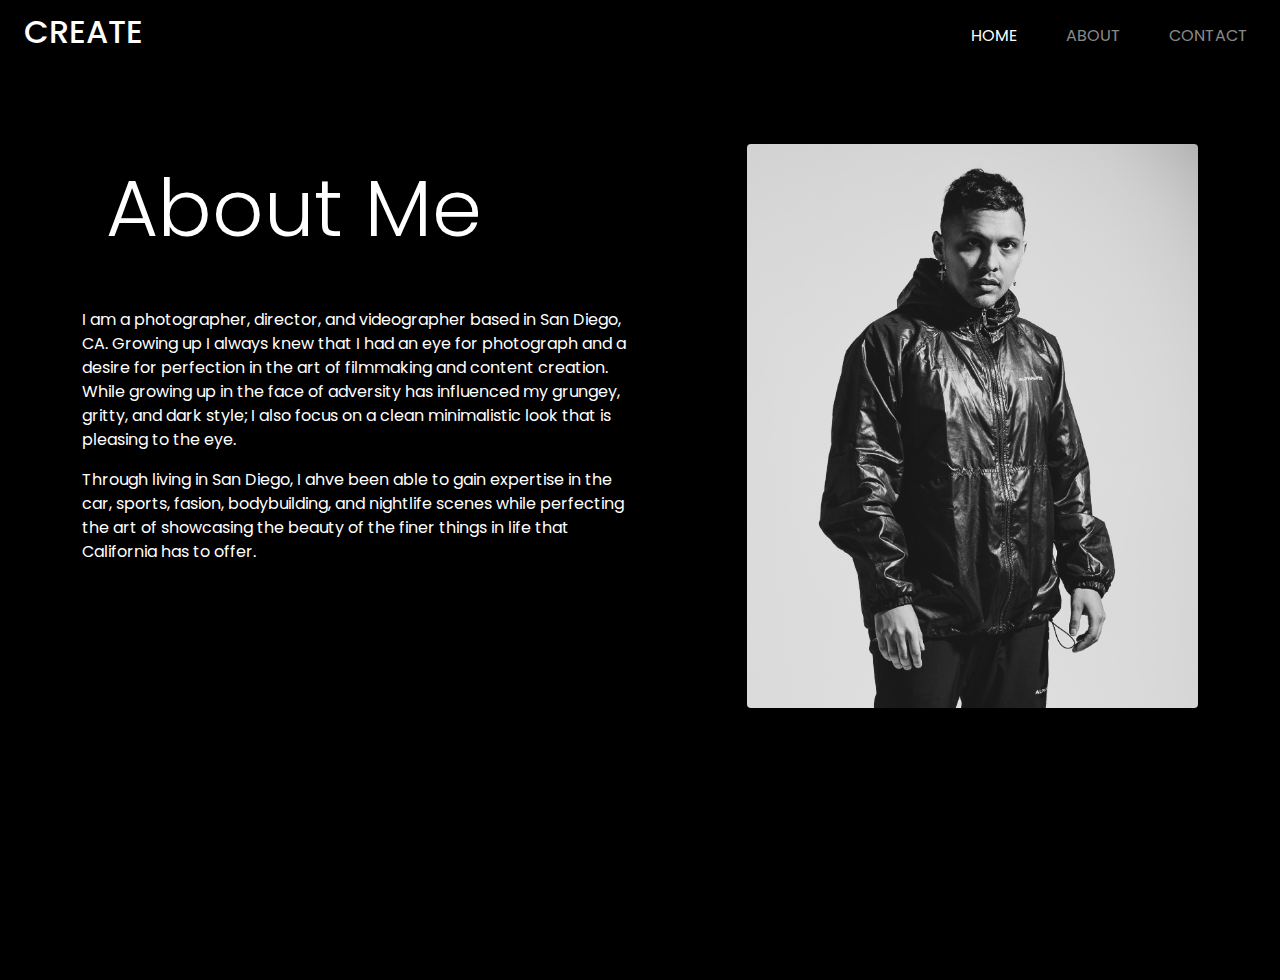
==== public/about.html @ be729a18 "init" ====
<!DOCTYPE html>
<html lang="en">
  <head>
    <meta charset="UTF-8" />
    <meta http-equiv="X-UA-Compatible" content="IE=edge" />
    <meta name="viewport" content="width=device-width, initial-scale=1.0" />
    <link rel="stylesheet" href="js/style.css" />
    <title>Oscar De Garza</title>
  </head>
  <body>
    <section class="about min-vh-100">
      <div class="container-fluid">
        <nav class="navbar navbar-expand-lg navbar-dark">
          <div class="container-fluid navbar-font-size">
            <a class="navbar-brand logo" href="index.html">
                <h2 class="logo">
                    <div class="title-container">
                      <div class="title-word title-word-1">Cr</div>
                      <div class="title-word title-word-2">ea</div>
                      <div class="title-word title-word-3">te</div>
                    </div>
                  </h2>
            </a>
            <button
              class="navbar-toggler"
              type="button"
              data-bs-toggle="collapse"
              data-bs-target="#navbarNav"
              aria-controls="navbarNav"
              aria-expanded="false"
              aria-label="Toggle navigation"
            >
              <span class="navbar-toggler-icon"></span>
            </button>
            <div class="collapse navbar-collapse" id="navbarNav">
              <ul class="navbar-nav ms-md-auto gap-4">
                <li class="nav-item rounded">
                  <a class="nav-link active" aria-current="page" href="#">
                      <i class="bi bi-house-fill me-2"></i>Home
                      </a>
                </li>
                <li class="nav-item rounded">
                  <a class="nav-link" href="#"
                    ><i class="bi bi-people-fill me-2"></i>About</a
                  >
                </li>
                <li class="nav-item rounded">
                  <a class="nav-link" href="#"
                    ><i class="bi bi-telephone-fill me-2"></i>Contact</a
                  >
                </li>
              </ul>
            </div>
          </div>
        </nav>
      </div>

      <div class="container">
        <div class="align-items-center">
          <div class="about-me">
            <div class="row mt-5">
              <div class="col-md-7">
                <div class="mt-4">
                  <div class="display-1 about-title animate__animated animate__fadeInDown">About Me</div>
                </div>
              </div>
              <!-- <div class="col-md-8"></div> -->
              <div class="col-lg-5">
                <div class="mt-4 shadow-lg">
                    <!-- <div class="image-fade"> -->
                      <img
                      src="assets/emi-portrait.jpg"
                      class="animate__animated animate__fadeInRight rounded img-fluid float-right"
                      alt="self portrait"
                      />
                  <!-- </div> -->
                </div>
              </div>
            </div>
            <div class="row">
              <div class="col-lg-6">
                <div class="about-desc">
                  <p class="about-text animate__animated animate__fadeInLeft">
                    I am a photographer, director, and videographer based in San Diego, CA. 
                    Growing up I always knew that I had an eye for photograph and a desire for perfection 
                    in the art of filmmaking and content creation. While growing up in the face of adversity
                    has influenced my grungey, gritty, and dark style; I also focus on a clean minimalistic look
                    that is pleasing to the eye.
                  </p>
                  <p class="about-text animate__animated animate__fadeInLeft">
                    Through living in San Diego, I ahve been able to gain expertise in the car, sports, fasion, 
                    bodybuilding, and nightlife scenes while perfecting the art of showcasing the beauty of the finer things 
                    in life that California has to offer.
                  </p>
                </div>
              </div>
            </div>
          </div>
        </div>
      <!-- <div class="container">
        <div class="about-tool">
          <div class="row mt-5">

            <div class="col-lg-5">
              <div class="mt-4">
                <img
                  src="assets/portrait.jpg"
                  class="rounded img-fluid float-right"
                  alt="self portrait"
                />
              </div>
            </div>

            <div class="col-md-7">
                <div class="mt-4">
                  <div class="display-1 about-title text-right">My Tools</div>
                </div>
              </div>
          </div>
          <div class="row">
            <div class="col-lg-6">
              <div class="about-desc">
                <p class="about-text">
                  Lorem ipsum dolor sit amet, consectetur adipiscing elit, sed
                  do eiusmod tempor incididunt ut labore et dolore magna aliqua.
                  Vulputate enim nulla aliquet porttitor lacus luctus accumsan.
                  Eget nulla facilisi etiam dignissim diam quis. Etiam tempor
                  orci eu lobortis elementum nibh tellus molestie. Arcu vitae
                  elementum curabitur vitae nunc sed velit dignissim. Viverra
                  adipiscing at in tellus integer. In ornare quam viverra orci
                  sagittis eu volutpat odio facilisis. Justo donec enim diam
                  vulputate ut pharetra. Ac placerat vestibulum lectus mauris
                  ultrices. Consectetur a erat nam at lectus urna. Adipiscing
                  elit duis tristique sollicitudin nibh sit amet commodo nulla.
                  Et molestie ac feugiat sed lectus vestibulum mattis
                  ullamcorper. Odio eu feugiat pretium nibh ipsum consequat
                  nisl. Volutpat est velit egestas dui id ornare arcu. Sed
                  elementum tempus egestas sed sed risus pretium. Ac tincidunt
                  vitae semper quis lectus nulla. Adipiscing elit ut aliquam
                  purus sit amet luctus. Praesent elementum facilisis leo vel
                  fringilla est. Aenean sed adipiscing diam donec adipiscing.
                </p>
              </div>
            </div>
          </div>
        </div>
        
      </div> -->
    </section>
  </body>
</html>
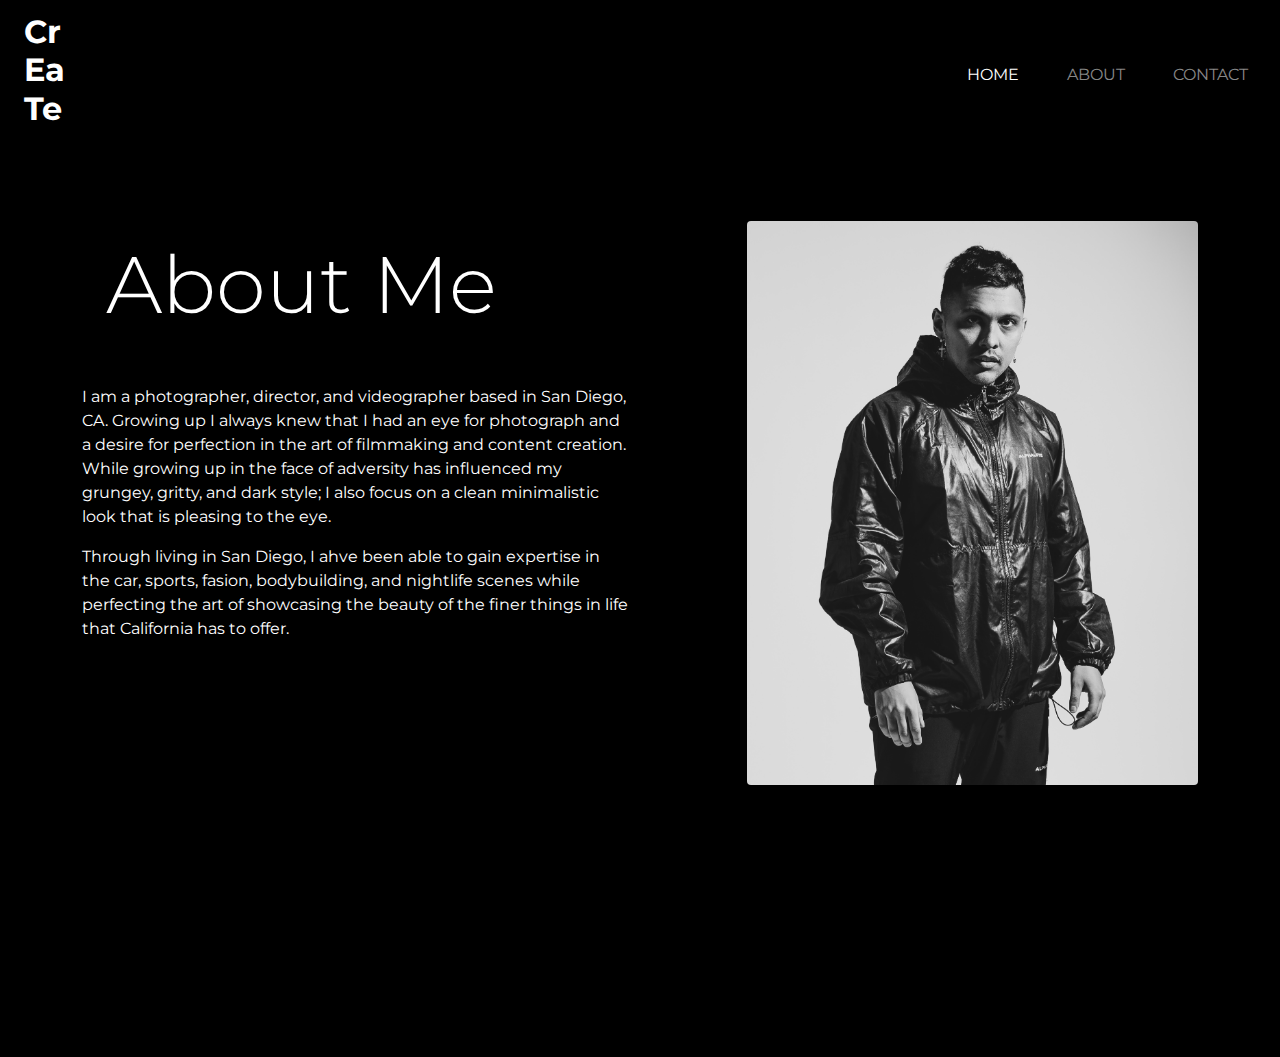
==== commit 77054188: "slight homepage edits" ====
--- a/public/about.html
+++ b/public/about.html
@@ -13,13 +13,13 @@
         <nav class="navbar navbar-expand-lg navbar-dark">
           <div class="container-fluid navbar-font-size">
             <a class="navbar-brand logo" href="index.html">
-                <h2 class="logo">
-                    <div class="title-container">
-                      <div class="title-word title-word-1">Cr</div>
-                      <div class="title-word title-word-2">ea</div>
-                      <div class="title-word title-word-3">te</div>
-                    </div>
-                  </h2>
+              <h2 class="logo">
+                <div class="title-container">
+                  <div class="title-word title-word-1">Cr</div>
+                  <div class="title-word title-word-2">ea</div>
+                  <div class="title-word title-word-3">te</div>
+                </div>
+              </h2>
             </a>
             <button
               class="navbar-toggler"
@@ -36,8 +36,8 @@
               <ul class="navbar-nav ms-md-auto gap-4">
                 <li class="nav-item rounded">
                   <a class="nav-link active" aria-current="page" href="#">
-                      <i class="bi bi-house-fill me-2"></i>Home
-                      </a>
+                    <i class="bi bi-house-fill me-2"></i>Home
+                  </a>
                 </li>
                 <li class="nav-item rounded">
                   <a class="nav-link" href="#"
@@ -64,16 +64,13 @@
                   <div class="display-1 about-title animate__animated animate__fadeInDown">About Me</div>
                 </div>
               </div>
-              <!-- <div class="col-md-8"></div> -->
               <div class="col-lg-5">
                 <div class="mt-4 shadow-lg">
-                    <!-- <div class="image-fade"> -->
                       <img
                       src="assets/emi-portrait.jpg"
                       class="animate__animated animate__fadeInRight rounded img-fluid float-right"
                       alt="self portrait"
                       />
-                  <!-- </div> -->
                 </div>
               </div>
             </div>
@@ -97,55 +94,6 @@
             </div>
           </div>
         </div>
-      <!-- <div class="container">
-        <div class="about-tool">
-          <div class="row mt-5">
-
-            <div class="col-lg-5">
-              <div class="mt-4">
-                <img
-                  src="assets/portrait.jpg"
-                  class="rounded img-fluid float-right"
-                  alt="self portrait"
-                />
-              </div>
-            </div>
-
-            <div class="col-md-7">
-                <div class="mt-4">
-                  <div class="display-1 about-title text-right">My Tools</div>
-                </div>
-              </div>
-          </div>
-          <div class="row">
-            <div class="col-lg-6">
-              <div class="about-desc">
-                <p class="about-text">
-                  Lorem ipsum dolor sit amet, consectetur adipiscing elit, sed
-                  do eiusmod tempor incididunt ut labore et dolore magna aliqua.
-                  Vulputate enim nulla aliquet porttitor lacus luctus accumsan.
-                  Eget nulla facilisi etiam dignissim diam quis. Etiam tempor
-                  orci eu lobortis elementum nibh tellus molestie. Arcu vitae
-                  elementum curabitur vitae nunc sed velit dignissim. Viverra
-                  adipiscing at in tellus integer. In ornare quam viverra orci
-                  sagittis eu volutpat odio facilisis. Justo donec enim diam
-                  vulputate ut pharetra. Ac placerat vestibulum lectus mauris
-                  ultrices. Consectetur a erat nam at lectus urna. Adipiscing
-                  elit duis tristique sollicitudin nibh sit amet commodo nulla.
-                  Et molestie ac feugiat sed lectus vestibulum mattis
-                  ullamcorper. Odio eu feugiat pretium nibh ipsum consequat
-                  nisl. Volutpat est velit egestas dui id ornare arcu. Sed
-                  elementum tempus egestas sed sed risus pretium. Ac tincidunt
-                  vitae semper quis lectus nulla. Adipiscing elit ut aliquam
-                  purus sit amet luctus. Praesent elementum facilisis leo vel
-                  fringilla est. Aenean sed adipiscing diam donec adipiscing.
-                </p>
-              </div>
-            </div>
-          </div>
-        </div>
-        
-      </div> -->
     </section>
   </body>
 </html>
